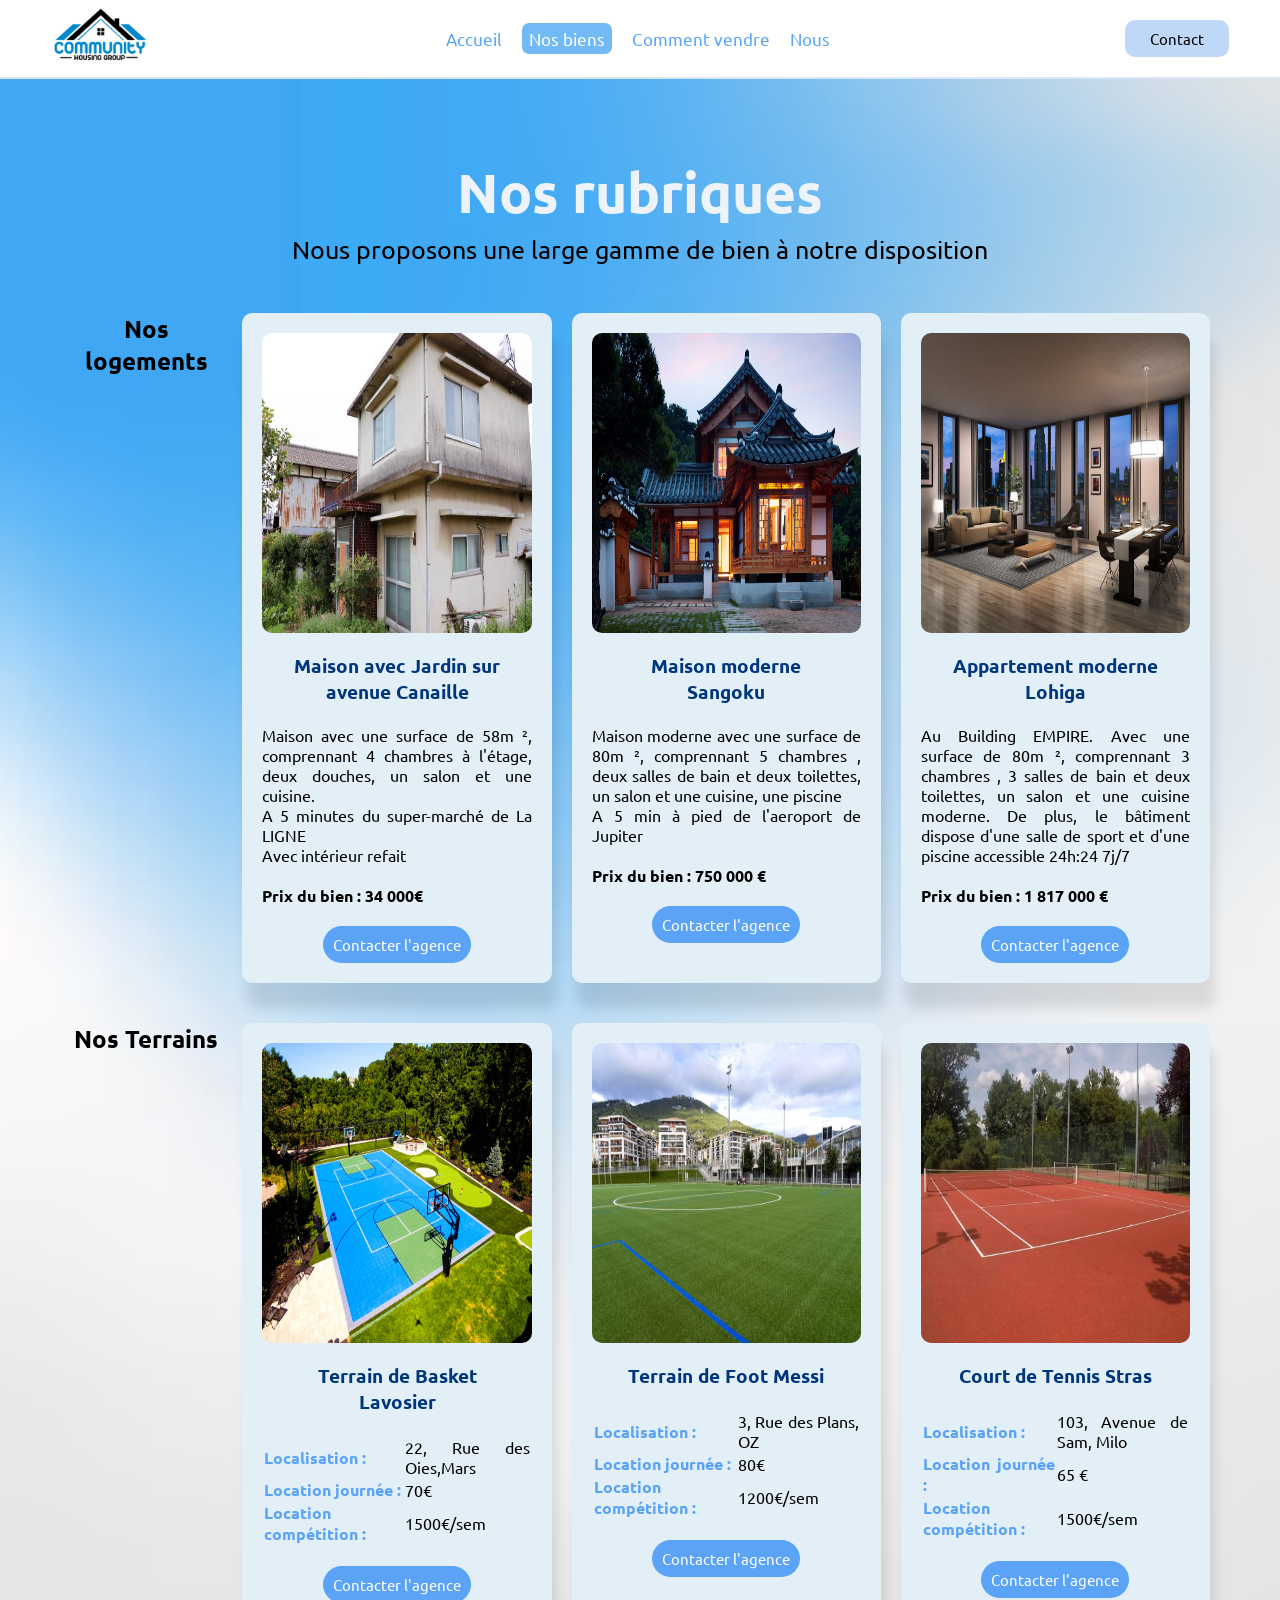
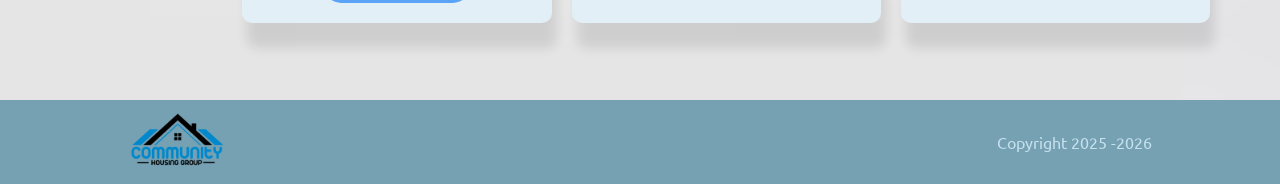
==== page/bien.html @ e56ee3ae "Add files via upload" ====
<!DOCTYPE html>
<html lang="fr">
<head>
    <meta name="description" content="Mon Projet">
    <meta name="author" content="LOBELA ELONGI Samuel">
    <meta name="keywords" content="Projet, L1 ISI, Brest">
    <link rel="stylesheet" href="../css/style.css">
    <title>Nos biens</title>
</head>
<body>
    <header>
        <div class="logo">
            <img src="../img/pngwing.com (2).png" alt="logo" >
            
        </div>
        <div class="nav">
            <ul class="list1">
                <li><a href="../index.html">Accueil</a></li>
                <li><span><a href="bien.html">Nos biens</a></span></li>
                <li><a href="vendre.html">Comment vendre</a></li>
                <li><a href="contact.html">Nous</a></li>
            </ul>
            
        </div>
        <div class="btn">
            <a href="contact.html#ici"><button>Contact</button></a>
        </div>
    </header>
    <div class="container">
        <div class="pre_cont">
            <h1>Nos rubriques</h1>
            <p>
                Nous proposons une large gamme de bien à notre disposition
            </p>
        </div>
        <div class="grid">
            <h2>Nos logements </h2>
            <div class="grid1">
                
                <img src="../img/log1.jpg" alt="">
                <h3>Maison avec Jardin sur avenue Canaille</h3>
                <p>Maison avec une surface de 58m ², comprennant 4 chambres à l'étage, 
                    deux douches, un salon et une cuisine. <br> A 5 minutes du super-marché de La LIGNE <br> 
                    Avec intérieur refait
                    <br> <br> <strong>Prix du bien : 34 000€</strong>
                </p>

                <a href="#"><button>Contacter l'agence</button></a>
            </div>
            <div class="grid1">
                <img src="../img/maisonj.jpg" alt="">
                <h3>Maison moderne Sangoku</h3>
                <p>Maison moderne avec une surface de 80m ², comprennant 5 chambres , deux salles de bain et deux toilettes, un salon et une cuisine, une piscine <br>
                    A 5 min à pied de l'aeroport de Jupiter <br> <br>
                    <strong>Prix du bien : 750 000 €</strong>
                </p>
                
                <a href="#"><button>Contacter l'agence</button></a>
            </div>
            <div class="grid1">
                <img src="../img/maisonric.jpg" alt="">
                <h3>Appartement moderne Lohiga</h3>
                <p>
                    Au Building EMPIRE.
                    Avec une surface de 80m ², comprennant 3 chambres , 3 salles de bain et deux toilettes, un salon et une cuisine moderne.
                    De plus, le bâtiment dispose d'une salle de sport et d'une piscine accessible 24h:24 7j/7 
                    <br> <br>
                    <strong>Prix du bien : 1 817 000 €</strong>
                </p>
                <a href="#"><button>Contacter l'agence</button></a>
            </div>
        </div>
        <div class="grid">
            <h2>Nos Terrains </h2>
            <div class="grid1">
                
                <img src="../img/terrainbasket.png" alt="">
                <h3>Terrain de Basket Lavosier</h3>
                <table>
                    <tr><td class="prem">Localisation :</td><td>22, Rue des Oies,Mars</td></tr>
                    <tr><td class="prem">Location journée :</td><td>70€</td></tr>
                    <tr><td class="prem">Location compétition :</td><td>1500€/sem</td></tr>
                </table>

                <a href="#"><button>Contacter l'agence</button></a>
            </div>
            <div class="grid1">
                
                <img src="../img/terrainfoot.jpeg" alt="">
                <h3>Terrain de Foot Messi</h3>
                <table>
                    <tr><td class="prem">Localisation :</td><td>3, Rue des Plans, OZ</td></tr>
                    <tr><td class="prem">Location journée :</td><td>80€</td></tr>
                    <tr><td class="prem">Location compétition :</td><td>1200€/sem</td></tr>
                </table>

                <a href="#"><button>Contacter l'agence</button></a>
            </div>
            <div class="grid1">
                
                <img src="../img/courtennis.jpg" alt="">
                <h3>Court de Tennis Stras</h3>
                <table>
                    <tr><td class="prem">Localisation :</td><td>103, Avenue de Sam, Milo</td></tr>
                    <tr><td class="prem">Location journée :</td><td>65 €</td></tr>
                    <tr><td class="prem">Location compétition :</td><td>1500€/sem</td></tr>
                </table>

                <a href="#"><button>Contacter l'agence</button></a>
            </div>
        </div>
    </div>
    <footer>
        <div class="pied">
            <img src="../img/pngwing.com (2).png" alt="logocom" width="100px">
            <p>Copyright 2025 -2026</p>
    
        </div>
    </footer>
</body>
</html>
---- css/style.css ----
@import url('https://fonts.googleapis.com/css2?family=Itim&family=Ubuntu:wght@300&display=swap');
*{
    font-family: 'Itim', cursive;
    font-family: 'Ubuntu', sans-serif;
    padding: 0;
    margin: 0;
    box-sizing: border-box;
}
/*@media and screen  (min-width: 1440px) : Déjà configurer pour les grands écrans */

header{
    display: flex;
    justify-content: space-between;
    align-items: center;
    padding: 2px 4%;
    font-size: 17px;
    width: 100%;
    font-size: 17px;
    border-bottom:2px solid #dbe7f7;
}

.logo img{
    width : 100px;
    cursor: pointer;
}

.nav ul{
    display: flex;
    align-items: center;
    gap: 20px;
}

.nav ul li{
    list-style: none;
}
.nav ul li a{
    text-decoration: none;
    color: #5aa3f7;
    transition: all 0.3s ease;
}
.nav ul li span a {
    background-color: rgb(114, 186, 245);
    color: white;
    padding: 5px 7px;
    border-radius: 7px;
}
.nav ul li a:hover{
    color: white;
    background-color: rgb(114, 186, 245);
    padding: 5px 7px;
    border-radius: 7px;
    
}
.btn{
    display: flex;
    align-items: center;
}
.btn button{
    padding: 9px 25px;
    border-radius: 10px;
    background-color: #c0d8f7;
    border: none;
    font-size: 15px;
    transition: all 0.3s ease;
}
.btn button:hover{
    color: white;
    background-color: rgb(114, 186, 245);
}

/* ############################# Pour la Page index  ###############################*/
.conteneur{
    
    width: 100%;
    display: flex;
    flex-direction: column;
    align-items: center;
    padding: 2%;
    background: linear-gradient(rgba(245, 246, 250, 0.603), rgba(73, 146, 153, 0.5));   
}

.cont1{
    width: 70%;
    display: flex;
    flex-direction: column;
    align-items: center;
}
.cont1 h2, .cont1 h2 span{
    margin-bottom: 20px;
    color: #5aa3f7;
    font-size: 50px;
}

.cont1 p{
    text-align: center;
    font-size: 20px;
}
.cont1 button{
    margin-top: 20px;
    padding: 13px 20px;
    background-color: #b8d4f3;
    border: none;
    font-weight: 700;
    font-size: 18px;
    border-radius: 10px;
    transition: all 0.3s ease;
}
.cont1 button:hover{
    background-color: #3770bb;
    color: white;
    cursor: pointer;
}

.image{
    width: 100%;
    padding: 25px;
    display: flex;
    justify-content: space-between;
}

.image img{
    height: 400px;
    width: 22%;
    border-radius: 10px;
}
/* ########################################################################*/

/*#################### Pour la Page bien ####################*/
.container{
    background-image: url(../img/bck2.jpg);
    background-size: cover;
    width: 100%;
    display: flex;
    flex-direction: column;
    align-items : center;
    padding: 6% 40px;
    
}
.pre_cont{
    display: flex;
    flex-direction: column;
    align-items: center;
}
.pre_cont h1{
    font-size: 55px;
    color: #eef3fa;
}
.pre_cont p{
    padding: 7px;
    font-size: 25px;
}
.grid{
    margin-top: 40px;
    width: 95%;
    display: flex;
    justify-content: space-between;
    gap: 20px;

}.grid h2{
    width: 10%;
    text-align: center;
}

.grid1{
    width : 30%;
    background-color: rgb(227 239 246);
    padding: 20px;
    display: flex;
    flex-direction: column;
    align-items: center;
    border-radius: 10px;
    box-shadow: 5px 25px 12px rgba(0,0,0,0.1);
}

.grid1 img{
    height: 300px;
    width: 100%;
    border-radius: 10px;
}

.grid h3{
    color: #00367c;
    padding: 20px;
    text-align: center;
}
.grid{
    text-align: justify;
}
.grid button{
    margin-top: 20px;
    padding: 9px 10px;
    background-color: #5aa3f7;
    border: none;
    color: white;
    font-size: 15px;
    border-radius: 20px;
    transition: all 0.3s ease;
}

.grid button:hover{
    color: black;
    background-color: #c0d8f7;
    cursor: pointer;
}
.prem{
    color: #5aa3f7;
    font-weight: 800;
}
/* ########################################################################*/

/* ############################ Page VENDRE ###############*/
.containerVen{
    background-color: #d7e8fc;
    background-size: cover;
    width: 100%;
    padding: 8% 5%;
    display: flex;
    justify-content: space-between;
}
.containerVen1{
    width: 45%;
    display: flex;
    flex-direction: column;
    gap: 20px;
}
.containerVen1 h1 span{
    color: #5aa3f7;
}
    .containerVen1 img{
        border-radius: 30px;
        
    }

.aside{
    width: 45%;
    margin-top: 20px;
    align-items: center;
    display: flex;
    flex-direction: column;
    align-items: center;
}

.aside .p1{
    color: #032f63;
    font-size: 30px;
    margin-bottom: 30px;
    font-weight: 900;
}
.listdoc li{
    font-size: 21px;
    padding: 7px;
}
.aside .p2{
    margin-top: 20px;
    color: #032f63;
    font-size: 15px;
    font-style: italic;
}
.aside button{
    margin-top: 20px;
    padding: 9px 15px;
    background-color: #5aa3f7;
    border: none;
    color: white;
    border-radius: 10px;
    transition: all 0.3s ease;
}
.aside button:hover{
    background-color: #2971c4;
    cursor: pointer;
}

/* ########################################################################*/

/* #####################################PAGE CONTACT ############################*/
.containerCon{
    background-color: #ededfa;
    width: 100%;
    padding: 7% 5%;
    display: flex;
    flex-direction: column;
    justify-content: space-between;
    align-items: center;
}

.containerCon1{
    width: 90%;
    display: flex;
    flex-direction: column;
    align-items: center;
    
}
.containerCon1 h1 {
    color: #5aa3f7;
    
}
.sc {
    display: flex;
    padding: 20px;
    justify-content: space-between;
    
}
.sc img{
    width: 30%;
    border-radius: 20px;
    box-shadow: 15px 25px 20px rgb(172, 210, 233);
}
.sc p{
    width: 60%;
    font-size: 20px;
    
}
.bottom{
    width: 90%;
    display: flex;
    flex-direction: column;
    margin-top: 40px;
}
.bottom h1{
    
    color: #5aa3f7;
    text-align: center;
}
.bottom p{
    
    padding: 20px;
    font-size: 18px ;
}
.bottom .form{
    display: flex;
    flex-direction: column;
    justify-content: space-between;
    gap: 20px;
}

.bottom .form .mod{
    width: 70%;
    padding: 15px 20px;
    background-color: #e0e9ee;
    border: none;
    border-radius: 10px;
    font-size: 14px;
}

.bottom .form textarea{
    width: 70%;
    border: none;
    background-color: #dde4ee;
    padding: 15px 20px;
    border-radius: 10px;
    font-size: 14px;

}
.bottom .form ::placeholder{
    color: rgb(139, 142, 146);
    font-style: italic;
}

.bottom .form .val{
    width: 15%;
    padding: 9px 15px;
    border: none;
    background-color: #4d74a8;
    color: white;
    font-weight: 600;
    border-radius: 35px;
    transition: all 0.3s ease;
}
.bottom .form .val:hover{
    background-color: #02285a;
    cursor: pointer;
}
/* #####################################*/

.pied{
    display: flex;
    justify-content : space-between;
    align-items : center;
    background-color: rgb(118 161 178);
    padding: 7px 10%;
}
.pied p{
    color : #c6e1ee;
}
/*Responsive*/

@media screen and (max-width : 768px) {
    /*Ecran de smpartphone : largeur max 168px  */
    /* Page d'accueil*/
    header{
        display: flex;
        flex-direction: column;
        align-items: center;
        justify-content: space-around;
        height: 300px;
    }
    .nav ul{
        display: flex;
        flex-direction: column;
    }

    .cont1 h2 {
        text-align: center;
    }
    .image{
        width: 100%;
        display: flex;
        flex-direction: column;
        align-items: center;
        gap: 20px;
    }
    .image img{
        height: 200px;
        width: 50%;
    }
    /* #########################*/

    /* Page des biens*/
    .pre_cont h1,p{
        text-align: center;
    }
    .grid{
        display: flex;
        flex-direction: column;
        align-items: center;
    }
    .grid h2{
        width: 50%;
    }
    .grid1{
        width: 80%;
    }
    /* ########################*/
    
    /* Page Comment vendre*/
    .containerVen{
        display: flex;
        flex-direction: column;
        
    }
    .containerVen1{
        width: 100%;
        display: flex;
        align-items: center;
    }

    .containerVen1 img{
        height: 300px;
    }
    .aside{
        display: flex;
        width: 100%;
        padding: 0px 15px;
    }
    
    /* #######################*/
    /* Page Comment vendre*/
    .sc{
        display: flex;
        flex-direction: column;
        align-items: center;
        gap: 20px;
    }
    .sc img{
        height: 200px;
        width: 50%;
    }
    /* ########################*/
    
    .pied{
        display: flex;
        flex-direction: column;
        gap: 20px;
    }
} 

@media screen and (min-width : 1024px) and (max-width:1439px){
    /* Page index*/
    .image{
        width: 95%;
    }
    .image img{
        width: 50%;
        height: 300px;
        width: 23%;
    }
    .grid h2{
        width: 15%;
    }
    .sc img{
        height: 400px;
        width: 35%;
    }
}
/*Samuel Lobela Elongi*/
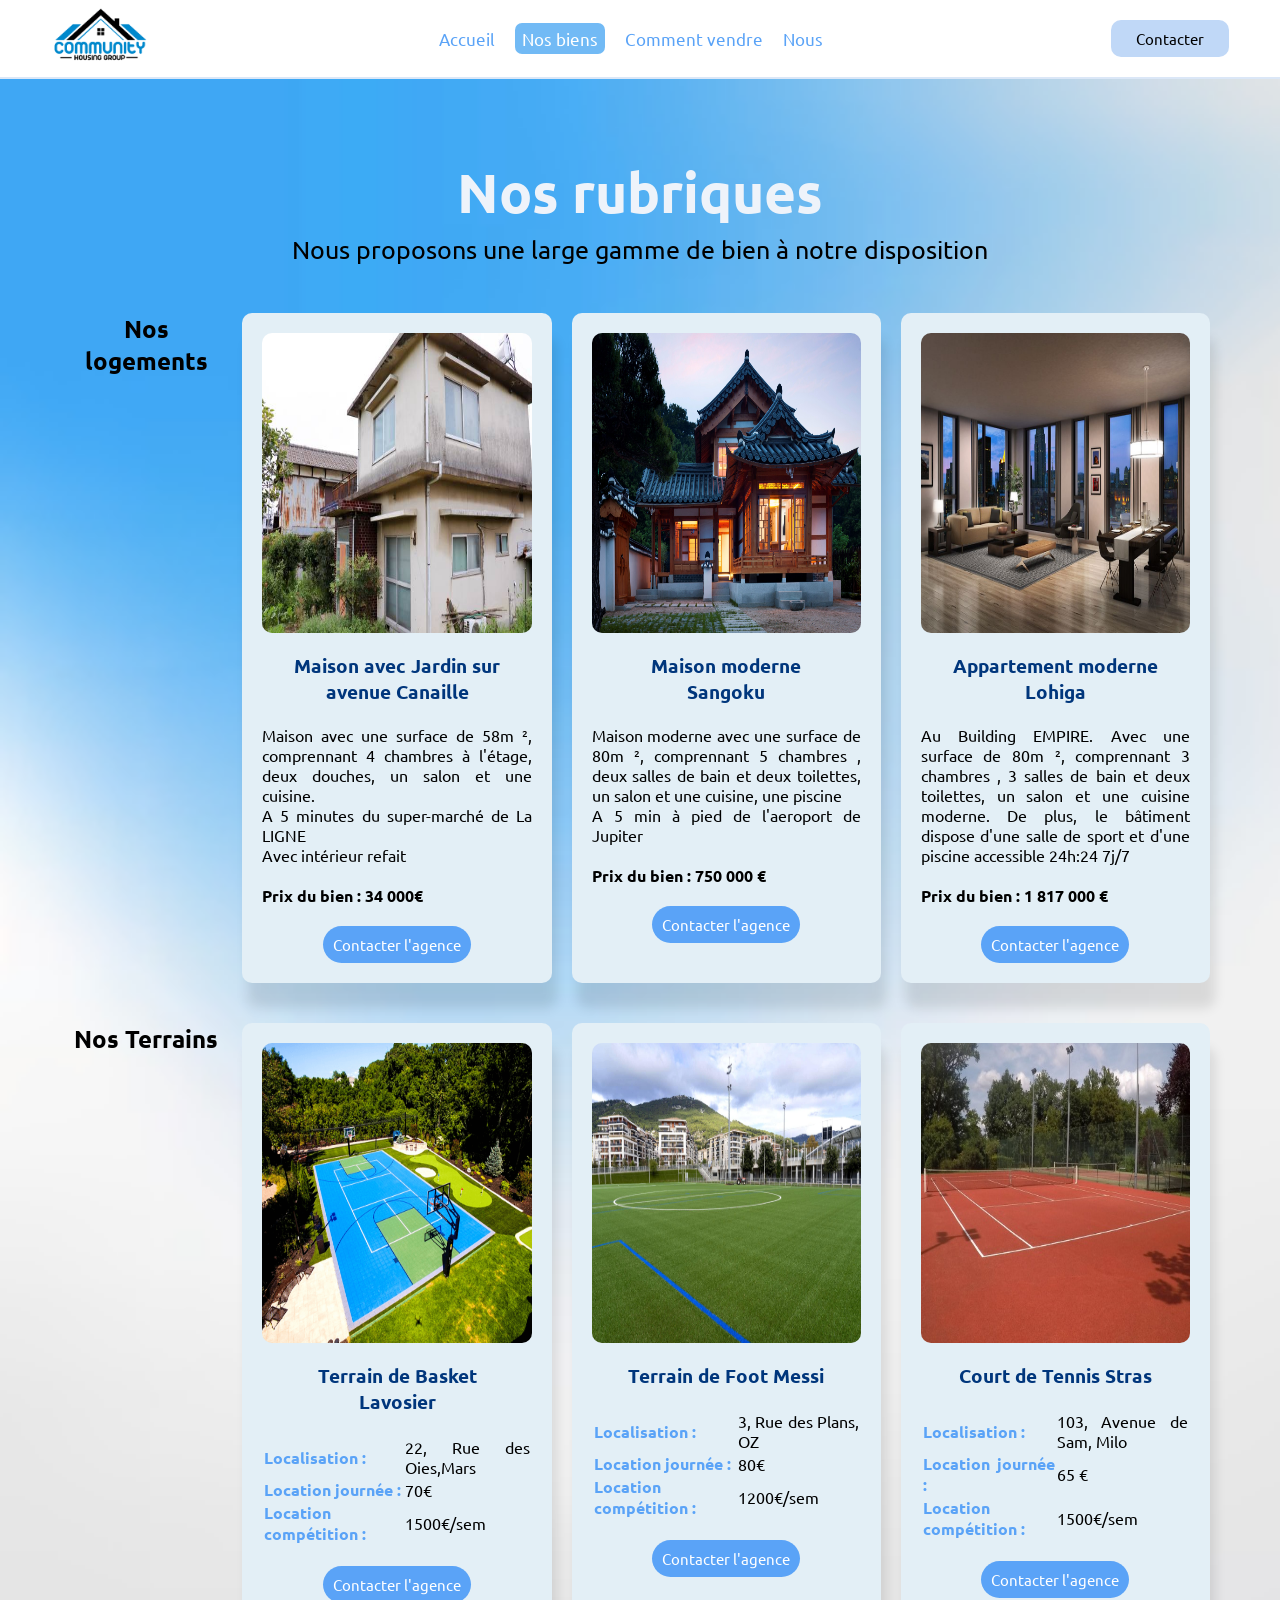
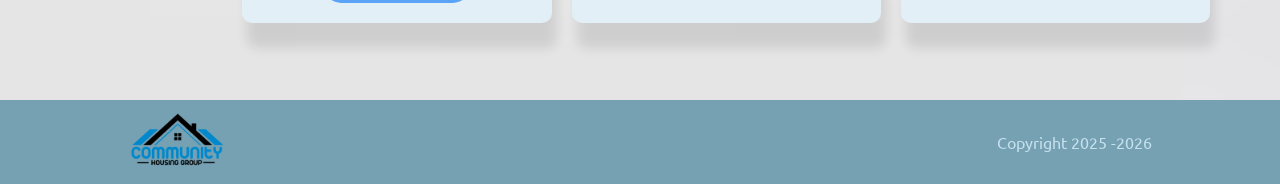
==== commit 41f33499: "modifcation contact dans bien" ====
--- a/page/bien.html
+++ b/page/bien.html
@@ -4,6 +4,7 @@
     <meta name="description" content="Mon Projet">
     <meta name="author" content="LOBELA ELONGI Samuel">
     <meta name="keywords" content="Projet, L1 ISI, Brest">
+    <meta name="viewport" content="width=device-width, initial-scale=1.0">
     <link rel="stylesheet" href="../css/style.css">
     <title>Nos biens</title>
 </head>
@@ -23,7 +24,7 @@
             
         </div>
         <div class="btn">
-            <a href="contact.html#ici"><button>Contact</button></a>
+            <a href="contact.html#ici"><button>Contacter</button></a>
         </div>
     </header>
     <div class="container">
--- a/css/style.css
+++ b/css/style.css
@@ -446,6 +446,7 @@
 
     .containerVen1 img{
         height: 300px;
+        width : 80%;
     }
     .aside{
         display: flex;
@@ -455,6 +456,12 @@
     
     /* #######################*/
     /* Page Comment vendre*/
+
+        .containerCon{
+            padding : 20px 0;
+        width : 100%;
+    }
+  
     .sc{
         display: flex;
         flex-direction: column;
@@ -464,6 +471,13 @@
     .sc img{
         height: 200px;
         width: 50%;
+    }
+    .sc p{
+        width : 90%;
+        text-align : justify;
+    }
+    .bottom .form .val{
+        padding : 8px;
     }
     /* ########################*/
     
